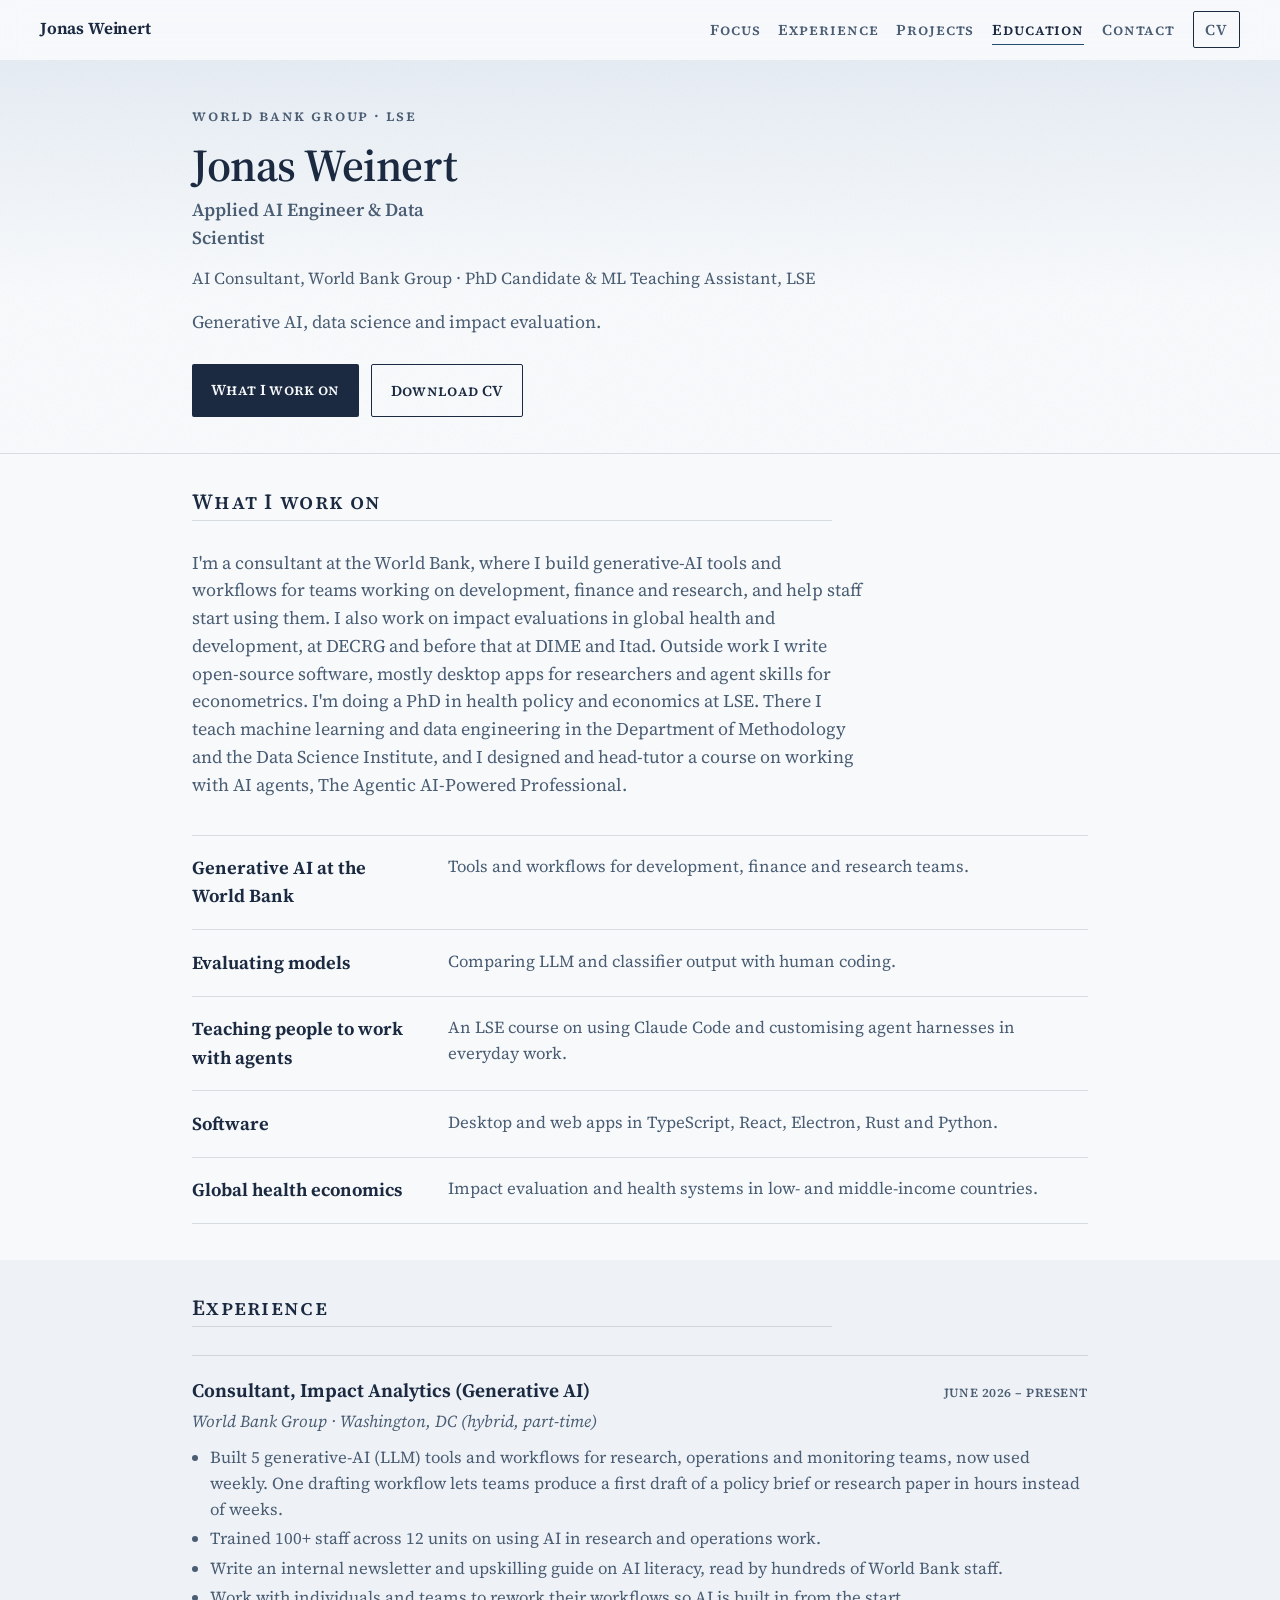
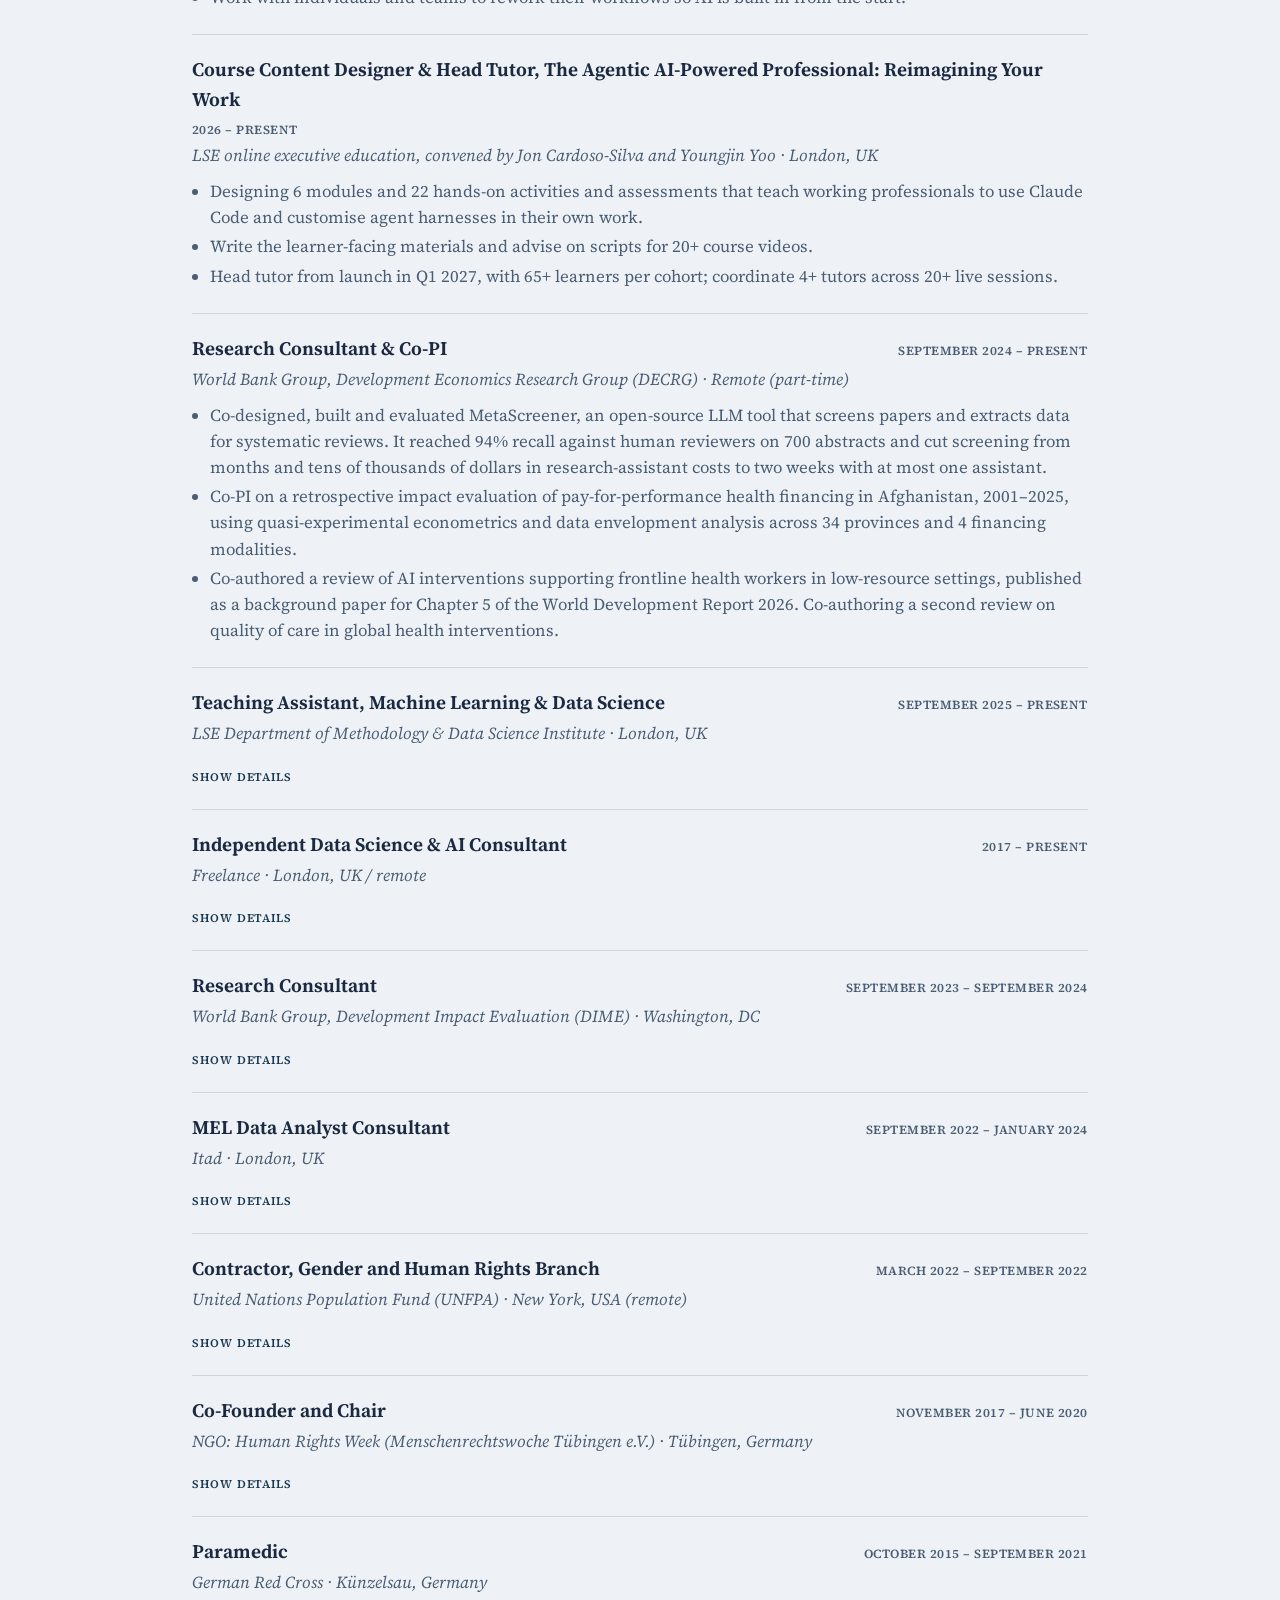
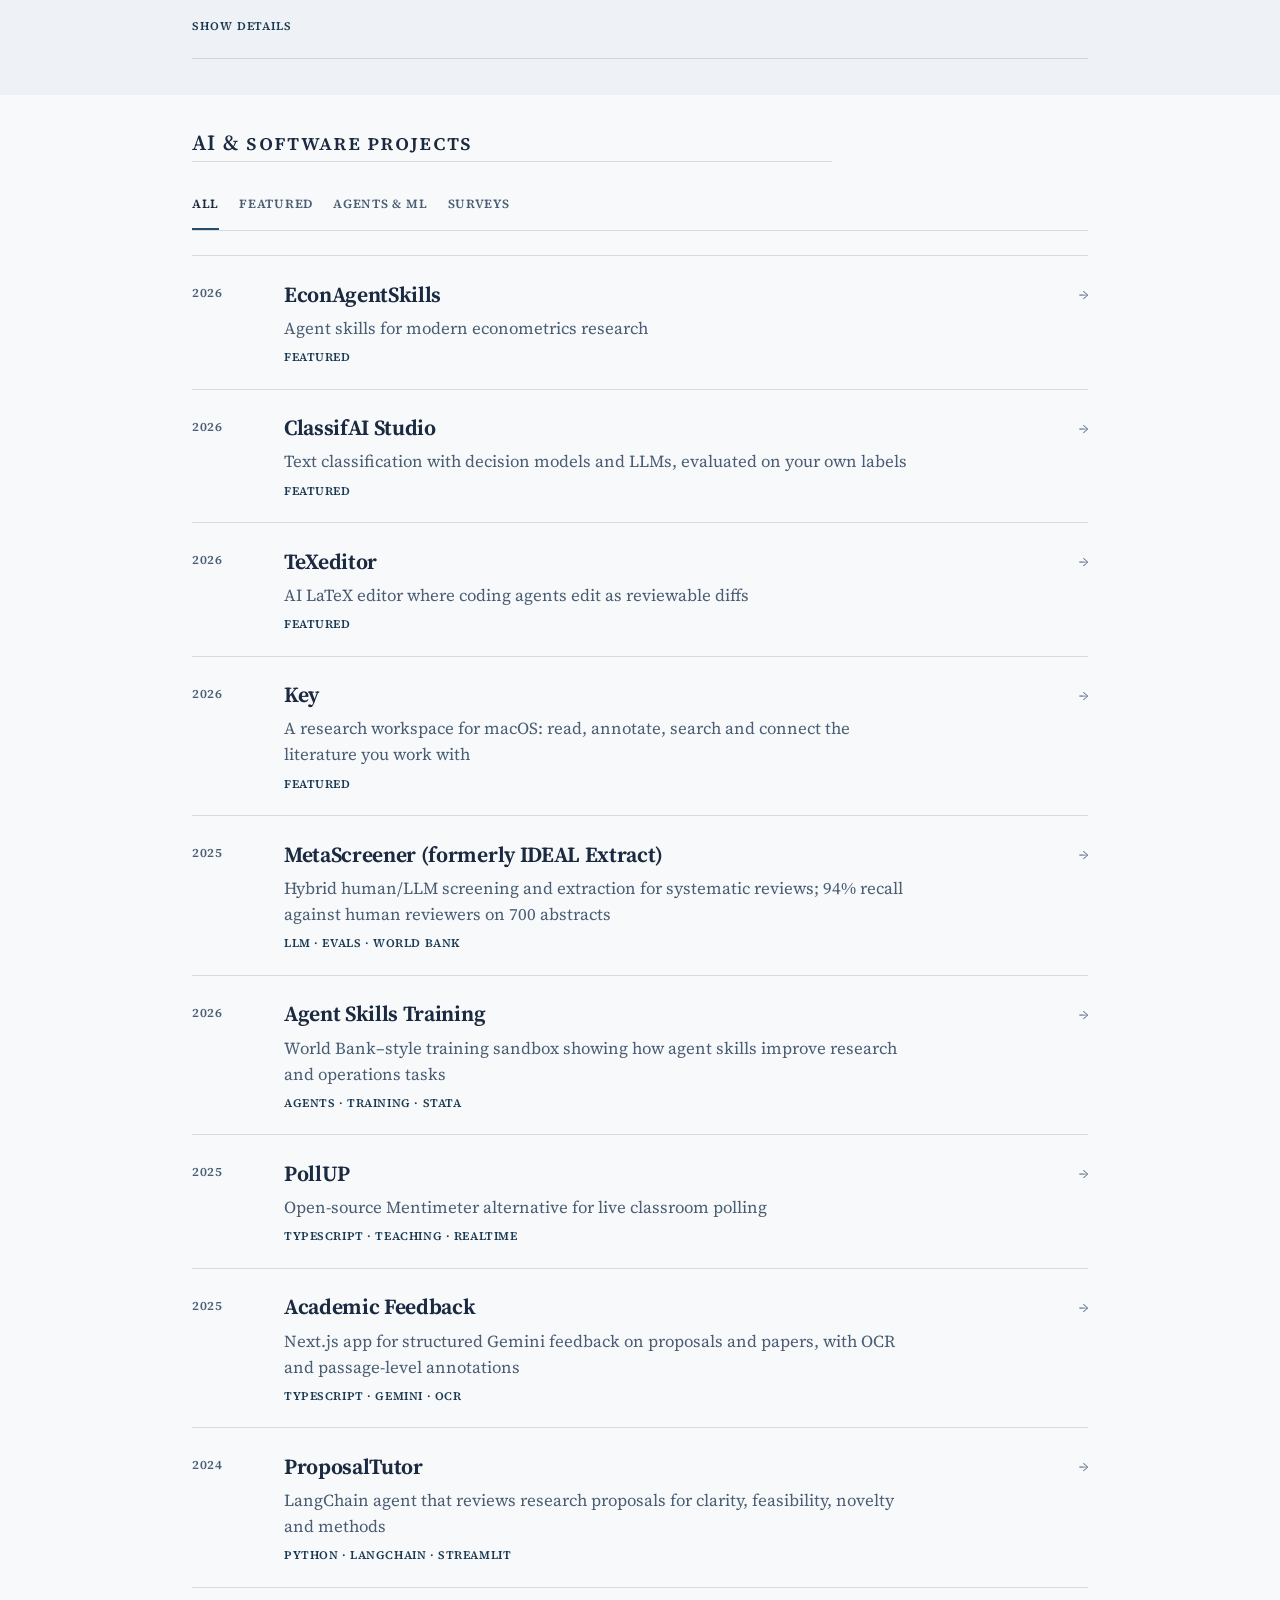
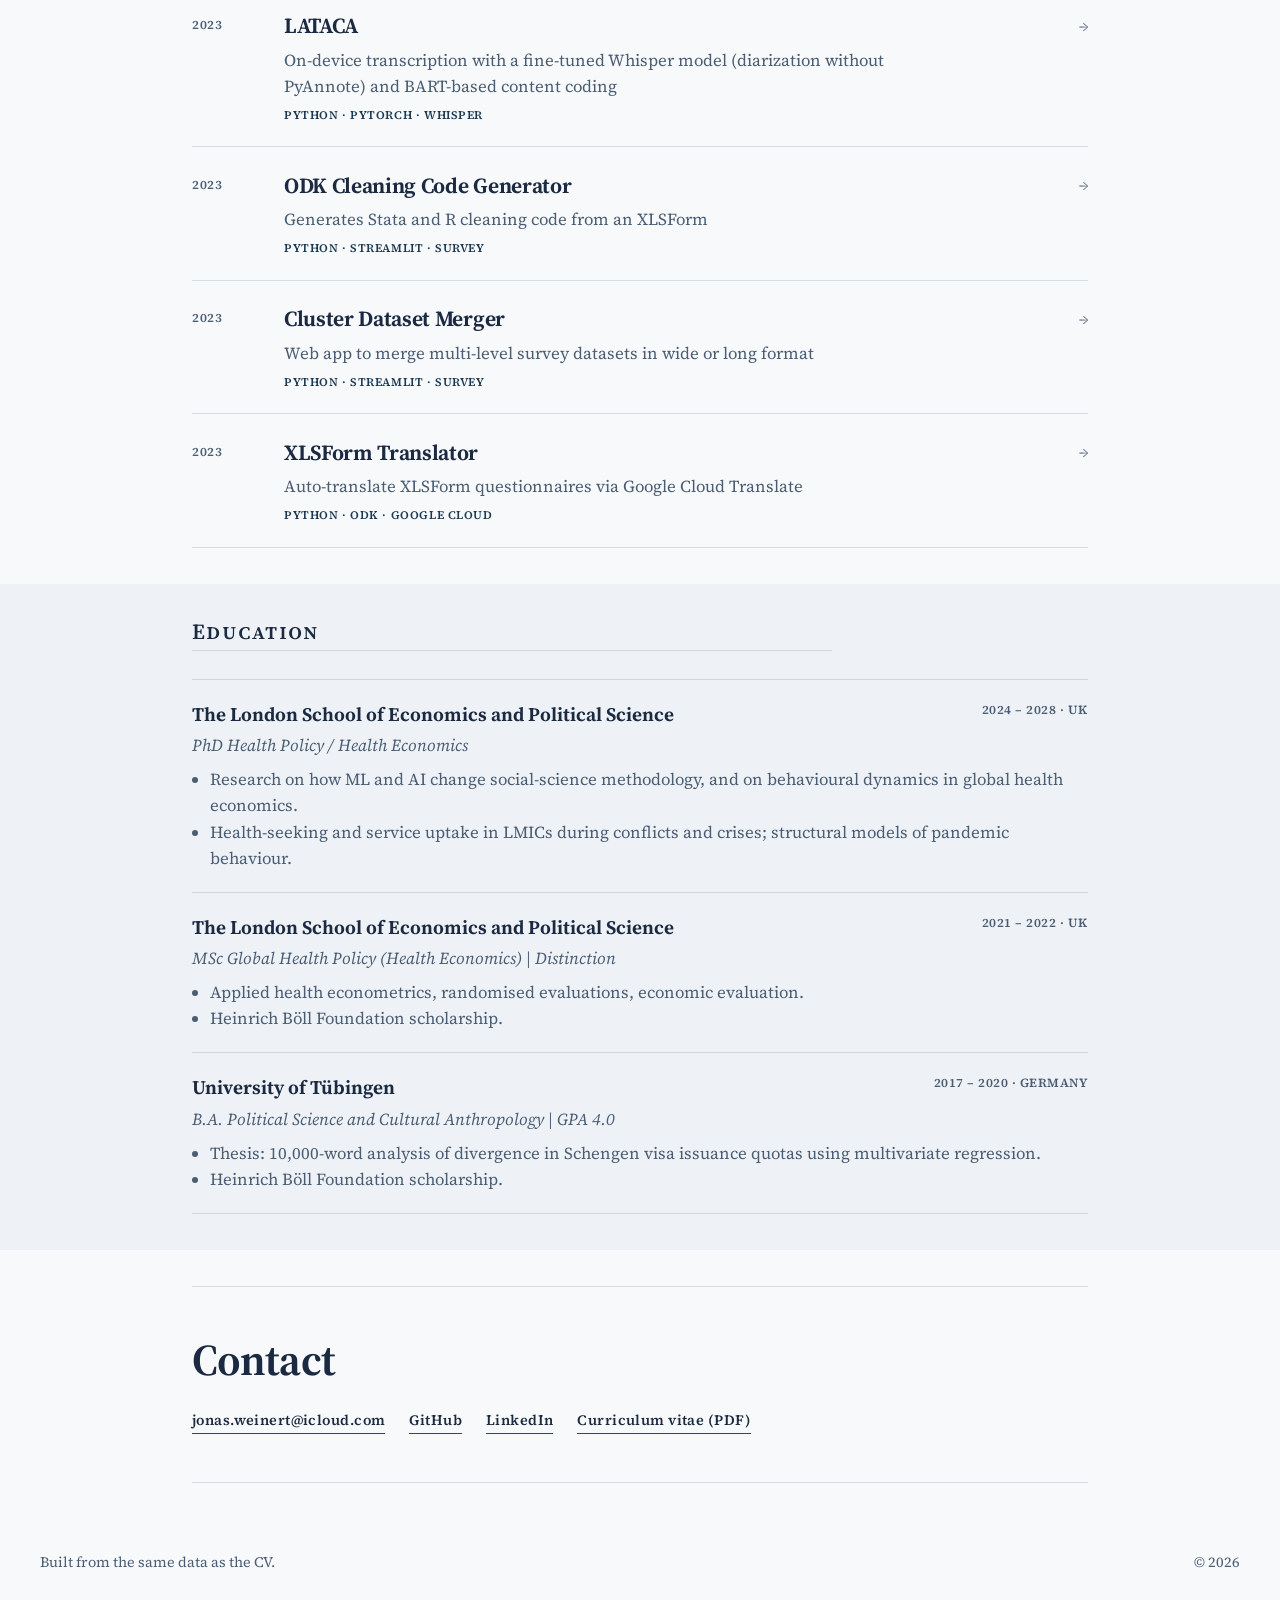
==== index.html @ b61fd877 "Deploy site from JonasWeinert/jonasweinert JonasWeinert/jonasweinert@53015988127359e3d76863dede82942" ====
<!DOCTYPE html>
<html lang="en" data-theme="campus">
  <head>
    <meta charset="UTF-8" />
    <meta name="viewport" content="width=device-width, initial-scale=1" />
    <meta
      name="description"
      content="Jonas Weinert, applied AI engineer and data scientist at the World Bank and LSE."
    />
    <title>Jonas Weinert</title>
    <link rel="preconnect" href="https://fonts.googleapis.com" />
    <link rel="preconnect" href="https://fonts.gstatic.com" crossorigin />
    <link
      href="https://fonts.googleapis.com/css2?family=Fraunces:opsz,wght@9..144,500;9..144,650;9..144,700&family=IBM+Plex+Mono:wght@400;500;600&family=Libre+Baskerville:ital,wght@0,400;0,700;1,400&family=Source+Serif+4:opsz,ital,wght@8..60,0,400;8..60,0,600;8..60,1,400&family=Syne:wght@500;600;700&display=swap"
      rel="stylesheet"
    />
    <script>
      (function () {
        try {
          var allowed = ["modern","classic","ledger","archive","fieldnote","journal","lab","campus"];
          var t = "campus";
          if (false) {
            t = new URLSearchParams(location.search).get("theme") || localStorage.getItem("cv-theme") || t;
            if (allowed.indexOf(t) === -1) t = "campus";
          }
          document.documentElement.setAttribute("data-theme", t);
        } catch (e) {}
      })();
    </script>
    <script type="module" crossorigin src="./assets/index-B_qfvCSe.js"></script>
    <link rel="stylesheet" crossorigin href="./assets/index-CEG1si9P.css">
  </head>
  <body>
    <a class="skip" href="#main">Skip to content</a>

    <header class="nav" data-nav>
      <a class="nav-brand" href="#top" data-name>Jonas Weinert</a>
      <button class="nav-toggle" type="button" aria-expanded="false" aria-controls="nav-menu" data-nav-toggle>
        Menu
      </button>
      <nav id="nav-menu" class="nav-links" data-nav-menu>
        <a href="#research" data-nav-research>Research</a>
        <a href="#experience" data-nav-experience>Experience</a>
        <a href="#projects" data-nav-projects>Projects</a>
        <a href="#education" data-nav-education>Education</a>
        <a href="#contact" data-nav-contact>Contact</a>
        <a class="nav-cv" href="./Weinert_CV.pdf" download data-nav-cv>CV</a>
      </nav>
    </header>

    <main id="main">
      <section class="hero" id="top" data-hero>
        <div class="hero-atmosphere" aria-hidden="true"></div>
        <div class="hero-inner">
          <p class="hero-kicker" data-reveal data-kicker></p>
          <h1 class="hero-name" data-reveal>
            <span data-hero-name>Jonas Weinert</span>
          </h1>
          <p class="hero-role" data-reveal data-role></p>
          <p class="hero-affiliation" data-reveal data-affiliation></p>
          <p class="hero-tagline" data-reveal data-tagline></p>
          <div class="hero-actions" data-reveal>
            <a class="btn btn-primary" href="#research" data-cta-primary>Explore research</a>
            <a class="btn btn-ghost" href="./Weinert_CV.pdf" download data-cta-secondary>Download CV</a>
          </div>
          <p class="hero-contact-line" data-reveal data-hero-contact></p>
        </div>
        <button class="hero-scroll" type="button" data-scroll-next aria-label="Scroll to research">
          <span>Scroll</span>
        </button>
      </section>

      <section class="section" id="research">
        <div class="section-inner">
          <header class="section-head" data-reveal>
            <p class="eyebrow" data-copy-research-eyebrow>Research</p>
            <h2 data-copy-research-title>Questions that travel from field to method</h2>
          </header>
          <p class="lead" data-reveal data-about></p>
          <div class="focus-grid" data-focus></div>
        </div>
      </section>

      <section class="section section-alt" id="experience">
        <div class="section-inner">
          <header class="section-head" data-reveal>
            <p class="eyebrow" data-copy-experience-eyebrow>Experience</p>
            <h2 data-copy-experience-title>Where the work happens</h2>
          </header>
          <div class="timeline" data-experience></div>
        </div>
      </section>

      <section class="section" id="projects">
        <div class="section-inner">
          <header class="section-head" data-reveal>
            <p class="eyebrow" data-copy-projects-eyebrow>Projects</p>
            <h2 data-copy-projects-title>Tools for credible research</h2>
          </header>
          <div class="project-filters" data-filters role="tablist" aria-label="Filter projects">
            <button type="button" class="filter is-active" data-filter="all" role="tab" aria-selected="true">All</button>
            <button type="button" class="filter" data-filter="featured" role="tab" aria-selected="false">Featured</button>
            <button type="button" class="filter" data-filter="agents" role="tab" aria-selected="false">Agents &amp; ML</button>
            <button type="button" class="filter" data-filter="survey" role="tab" aria-selected="false">Surveys</button>
          </div>
          <div class="project-list" data-projects></div>
        </div>
      </section>

      <section class="section section-alt" id="education">
        <div class="section-inner">
          <header class="section-head" data-reveal>
            <p class="eyebrow" data-copy-education-eyebrow>Education</p>
            <h2 data-copy-education-title>Training</h2>
          </header>
          <div class="edu-list" data-education></div>
        </div>
      </section>

      <section class="section" id="contact">
        <div class="section-inner contact-panel" data-reveal>
          <p class="eyebrow" data-copy-contact-eyebrow>Contact</p>
          <h2 data-copy-contact-title>Let’s talk evidence, methods, or tooling</h2>
          <div class="contact-links" data-contact></div>
        </div>
      </section>
    </main>

    <footer class="site-footer">
      <p data-footer-note>Built from the same YAML that generates the CV.</p>
      <div class="theme-switch" data-theme-switch hidden>
        <label class="theme-switch-label" for="theme-select">Theme</label>
        <select id="theme-select" data-theme-select aria-label="Site theme"></select>
      </div>
      <p data-year></p>
    </footer>

  </body>
</html>
---- assets/index-CEG1si9P.css ----
:root{--ink: #0e2a32;--ink-soft: #2a4550;--mist: #d9e4e8;--paper: #eef3f5;--paper-deep: #e2eaee;--accent: #1f6b5c;--accent-deep: #164f44;--line: rgba(14, 42, 50, .14);--glow: rgba(31, 107, 92, .12);--display: "Fraunces", "Source Serif 4", Georgia, serif;--serif: "Source Serif 4", Georgia, serif;--ui: "Syne", "Source Serif 4", system-ui, sans-serif;--max: 72rem;--nav-h: 3.75rem;--ease: cubic-bezier(.22, 1, .36, 1)}*,*:before,*:after{box-sizing:border-box}html{scroll-behavior:smooth;scroll-padding-top:calc(var(--nav-h) + .75rem)}@media(prefers-reduced-motion:reduce){html{scroll-behavior:auto}*,*:before,*:after{animation:none!important;transition:none!important}}body{margin:0;color:var(--ink);background:var(--paper);font-family:var(--serif);font-size:1.05rem;line-height:1.55;-webkit-font-smoothing:antialiased}img{max-width:100%}a{color:var(--accent-deep);text-underline-offset:.18em}a:hover{color:var(--accent)}:focus-visible{outline:2px solid var(--accent);outline-offset:3px}.skip{position:absolute;left:1rem;top:-4rem;z-index:100;background:var(--ink);color:var(--paper);padding:.6rem 1rem;text-decoration:none}.skip:focus{top:1rem}.nav{position:sticky;top:0;z-index:50;display:flex;align-items:center;justify-content:space-between;gap:1rem;min-height:var(--nav-h);padding:.65rem clamp(1rem,4vw,2.5rem);background:color-mix(in srgb,var(--paper) 86%,transparent);-webkit-backdrop-filter:blur(12px);backdrop-filter:blur(12px);border-bottom:1px solid transparent;transition:border-color .3s var(--ease),background .3s var(--ease)}.nav.is-scrolled{border-bottom-color:var(--line);background:color-mix(in srgb,var(--paper) 92%,transparent)}.nav-brand{font-family:var(--display);font-weight:650;font-size:1.05rem;color:var(--ink);text-decoration:none;letter-spacing:-.01em}.nav-links{display:flex;flex-wrap:wrap;align-items:center;gap:.15rem 1.1rem}.nav-links a{font-family:var(--ui);font-size:.78rem;font-weight:600;letter-spacing:.04em;text-transform:uppercase;text-decoration:none;color:var(--ink-soft);padding:.35rem 0;position:relative}.nav-links a:after{content:"";position:absolute;left:0;bottom:.1rem;width:100%;height:1.5px;background:var(--accent);transform:scaleX(0);transform-origin:left;transition:transform .35s var(--ease)}.nav-links a:hover,.nav-links a.is-active{color:var(--ink)}.nav-links a:hover:after,.nav-links a.is-active:after{transform:scaleX(1)}.nav-cv{border:1px solid var(--ink);padding:.35rem .7rem!important;border-radius:2px}.nav-cv:after{display:none!important}.nav-toggle{display:none;font-family:var(--ui);font-size:.78rem;font-weight:600;letter-spacing:.04em;text-transform:uppercase;background:transparent;border:1px solid var(--line);color:var(--ink);padding:.4rem .7rem;cursor:pointer}@media(max-width:800px){.nav-toggle{display:inline-flex}.nav-links{display:none;position:absolute;top:100%;left:0;right:0;flex-direction:column;align-items:stretch;gap:0;padding:.5rem 1rem 1rem;background:var(--paper);border-bottom:1px solid var(--line)}.nav.is-open .nav-links{display:flex}.nav-links a{padding:.75rem 0;border-bottom:1px solid var(--line)}}.hero{position:relative;min-height:calc(100svh - var(--nav-h));display:grid;align-items:end;overflow:clip;isolation:isolate}.hero-atmosphere{position:absolute;top:0;right:0;bottom:0;left:0;z-index:-1;background:radial-gradient(ellipse 80% 60% at 15% 20%,rgba(31,107,92,.22),transparent 55%),radial-gradient(ellipse 70% 50% at 85% 15%,rgba(42,69,80,.18),transparent 50%),radial-gradient(ellipse 90% 70% at 50% 100%,rgba(217,228,232,.95),transparent 60%),linear-gradient(165deg,#c5d5da 0%,var(--paper) 42%,#f3f6f7 100%);transform:scale(1.02);animation:atmosphere-drift 18s ease-in-out infinite alternate}.hero-atmosphere:after{content:"";position:absolute;top:0;right:0;bottom:0;left:0;background-image:url("data:image/svg+xml,%3Csvg viewBox='0 0 200 200' xmlns='http://www.w3.org/2000/svg'%3E%3Cfilter id='n'%3E%3CfeTurbulence type='fractalNoise' baseFrequency='0.85' numOctaves='4' stitchTiles='stitch'/%3E%3C/filter%3E%3Crect width='100%25' height='100%25' filter='url(%23n)' opacity='0.045'/%3E%3C/svg%3E");opacity:.55;pointer-events:none}@keyframes atmosphere-drift{0%{transform:scale(1.02) translateZ(0)}to{transform:scale(1.06) translate3d(-1.5%,1%,0)}}.hero-inner{width:min(var(--max),calc(100% - 2rem));margin:0 auto;padding:clamp(3rem,12vh,7rem) 0 clamp(5rem,14vh,8rem)}.hero-kicker{font-family:var(--ui);font-size:.78rem;font-weight:600;letter-spacing:.12em;text-transform:uppercase;color:var(--ink-soft);margin:0 0 1rem}.hero-name{font-family:var(--display);font-optical-sizing:auto;font-weight:700;font-size:clamp(3.2rem,12vw,7.2rem);line-height:.95;letter-spacing:-.03em;margin:0 0 .55rem;color:var(--ink);max-width:12ch}.hero-role{font-family:var(--display);font-weight:500;font-size:clamp(1.15rem,2.4vw,1.55rem);margin:0 0 .85rem;color:var(--ink-soft);max-width:28ch}.hero-tagline{margin:0 0 1.75rem;max-width:34rem;font-size:1.12rem;color:var(--ink-soft)}.hero-actions{display:flex;flex-wrap:wrap;gap:.75rem}.btn{font-family:var(--ui);font-size:.82rem;font-weight:600;letter-spacing:.04em;text-transform:uppercase;text-decoration:none;padding:.85rem 1.2rem;border-radius:2px;transition:transform .25s var(--ease),background .25s var(--ease),color .25s var(--ease)}.btn:hover{transform:translateY(-1px)}.btn-primary{background:var(--ink);color:var(--paper)}.btn-primary:hover{background:var(--accent-deep);color:var(--paper)}.btn-ghost{background:transparent;color:var(--ink);border:1px solid var(--ink)}.btn-ghost:hover{background:var(--ink);color:var(--paper)}.hero-scroll{position:absolute;left:clamp(1rem,4vw,2.5rem);bottom:1.5rem;display:inline-flex;align-items:center;gap:.5rem;background:none;border:none;font-family:var(--ui);font-size:.72rem;font-weight:600;letter-spacing:.14em;text-transform:uppercase;color:var(--ink-soft);cursor:pointer;padding:0}.hero-scroll:before{content:"";width:1px;height:2.5rem;background:var(--ink-soft);transform-origin:top;animation:scroll-line 2.2s var(--ease) infinite}@keyframes scroll-line{0%,to{transform:scaleY(.35);opacity:.4}50%{transform:scaleY(1);opacity:1}}.section{padding:clamp(3.5rem,9vw,6.5rem) 0}.section-alt{background:linear-gradient(180deg,color-mix(in srgb,var(--mist) 55%,var(--paper)),var(--paper-deep))}.section-inner{width:min(var(--max),calc(100% - 2rem));margin:0 auto}.section-head{margin-bottom:1.75rem;max-width:40rem}.eyebrow{font-family:var(--ui);font-size:.72rem;font-weight:600;letter-spacing:.14em;text-transform:uppercase;color:var(--accent);margin:0 0 .55rem}.section-head h2,.contact-panel h2{font-family:var(--display);font-weight:650;font-size:clamp(1.85rem,4vw,2.75rem);line-height:1.12;letter-spacing:-.02em;margin:0}.lead{max-width:42rem;margin:0 0 2.25rem;font-size:1.12rem;color:var(--ink-soft)}.focus-grid{display:grid;gap:0;border-top:1px solid var(--line)}.focus-item{display:grid;grid-template-columns:minmax(8rem,14rem) 1fr;gap:1rem 2rem;padding:1.15rem 0;border-bottom:1px solid var(--line);transition:background .3s var(--ease),padding-left .35s var(--ease)}.focus-item:hover{background:color-mix(in srgb,var(--glow) 65%,transparent);padding-left:.5rem}.focus-item h3{font-family:var(--display);font-size:1.15rem;font-weight:650;margin:0}.focus-item p{margin:0;color:var(--ink-soft)}@media(max-width:640px){.focus-item{grid-template-columns:1fr;gap:.35rem}}.timeline{display:flex;flex-direction:column;gap:0}.exp-item{border-top:1px solid var(--line);padding:1.25rem 0}.exp-item:last-child{border-bottom:1px solid var(--line)}.exp-top{display:flex;flex-wrap:wrap;justify-content:space-between;gap:.35rem 1.5rem;align-items:baseline}.exp-title{font-family:var(--display);font-weight:650;font-size:1.2rem;margin:0}.exp-when{font-family:var(--ui);font-size:.78rem;font-weight:600;letter-spacing:.04em;text-transform:uppercase;color:var(--ink-soft);white-space:nowrap}.exp-org{margin:.2rem 0 .65rem;font-style:italic;color:var(--ink-soft)}.exp-item ul{margin:0;padding:0 0 0 1.1rem}.exp-item li{margin:.2rem 0;color:var(--ink-soft)}.exp-item.is-collapsed .exp-details{display:none}.exp-toggle{font-family:var(--ui);font-size:.72rem;font-weight:600;letter-spacing:.08em;text-transform:uppercase;background:none;border:none;color:var(--accent-deep);cursor:pointer;padding:.35rem 0 0;margin-top:.35rem}.project-filters{display:flex;flex-wrap:wrap;gap:.35rem 1.25rem;margin-bottom:1.5rem;border-bottom:1px solid var(--line);padding-bottom:.75rem}.filter{font-family:var(--ui);font-size:.78rem;font-weight:600;letter-spacing:.06em;text-transform:uppercase;background:none;border:none;color:var(--ink-soft);cursor:pointer;padding:.35rem 0;position:relative}.filter.is-active{color:var(--ink)}.filter.is-active:after{content:"";position:absolute;left:0;right:0;bottom:-.75rem;height:2px;background:var(--accent)}.project-list{display:flex;flex-direction:column}.project{display:grid;grid-template-columns:4.5rem 1fr auto;gap:.75rem 1.25rem;padding:1.35rem 0;border-top:1px solid var(--line);text-decoration:none;color:inherit;transition:background .3s var(--ease),transform .35s var(--ease);align-items:start}.project:last-child{border-bottom:1px solid var(--line)}.project:hover{background:color-mix(in srgb,var(--glow) 70%,transparent);transform:translate(4px)}.project-year{font-family:var(--ui);font-size:.78rem;font-weight:600;letter-spacing:.06em;color:var(--ink-soft);padding-top:.35rem}.project-body h3{font-family:var(--display);font-size:1.35rem;font-weight:650;margin:0 0 .3rem;letter-spacing:-.015em}.project-body p{margin:0;color:var(--ink-soft);max-width:40rem}.project-meta{margin-top:.45rem;font-family:var(--ui);font-size:.72rem;font-weight:600;letter-spacing:.05em;text-transform:uppercase;color:var(--accent-deep)}.project-arrow{font-family:var(--ui);font-size:.85rem;color:var(--ink-soft);padding-top:.4rem;transition:transform .3s var(--ease),color .3s var(--ease)}.project:hover .project-arrow{transform:translate(4px);color:var(--accent)}.project.is-hidden{display:none}@media(max-width:640px){.project{grid-template-columns:3.25rem 1fr}.project-arrow{display:none}}.edu-list{display:flex;flex-direction:column}.edu-item{padding:1.25rem 0;border-top:1px solid var(--line)}.edu-item:last-child{border-bottom:1px solid var(--line)}.edu-top{display:flex;flex-wrap:wrap;justify-content:space-between;gap:.35rem 1rem}.edu-item h3{font-family:var(--display);font-size:1.2rem;font-weight:650;margin:0}.edu-when{font-family:var(--ui);font-size:.78rem;font-weight:600;letter-spacing:.04em;text-transform:uppercase;color:var(--ink-soft)}.edu-degree{margin:.25rem 0 .5rem;font-style:italic;color:var(--ink-soft)}.edu-item ul{margin:0;padding-left:1.1rem;color:var(--ink-soft)}.contact-panel{padding:clamp(2rem,5vw,3rem) 0;border-top:1px solid var(--line);border-bottom:1px solid var(--line)}.contact-links{display:flex;flex-wrap:wrap;gap:.75rem 1.5rem;margin-top:1.5rem}.contact-links a{font-family:var(--ui);font-size:.9rem;font-weight:600;letter-spacing:.03em;text-decoration:none;color:var(--ink);border-bottom:1.5px solid var(--accent);padding-bottom:.15rem}.contact-links a:hover{color:var(--accent-deep)}.site-footer{padding:2rem clamp(1rem,4vw,2.5rem) 3rem;display:flex;flex-wrap:wrap;justify-content:space-between;gap:.5rem 1.5rem;font-size:.9rem;color:var(--ink-soft)}.site-footer p{margin:0}[data-reveal]{opacity:0;transform:translateY(1.1rem);transition:opacity .7s var(--ease),transform .7s var(--ease)}[data-reveal].is-in{opacity:1;transform:none}.hero [data-reveal]:nth-child(1){transition-delay:.05s}.hero [data-reveal]:nth-child(2){transition-delay:.15s}.hero [data-reveal]:nth-child(3){transition-delay:.25s}.hero [data-reveal]:nth-child(4){transition-delay:.35s}.hero [data-reveal]:nth-child(5){transition-delay:.45s}html[data-theme=classic]{--ink: #1a1a1a;--ink-soft: #444;--mist: #f0f0f0;--paper: #fafaf8;--paper-deep: #f3f3f0;--accent: #1a1a1a;--accent-deep: #000;--line: rgba(0, 0, 0, .18);--glow: transparent;--display: "Libre Baskerville", "Times New Roman", Times, serif;--serif: "Libre Baskerville", "Times New Roman", Times, serif;--ui: "Libre Baskerville", "Times New Roman", Times, serif;--max: 44rem;--nav-h: 3rem}html[data-theme=classic] body{font-size:1rem;line-height:1.65}html[data-theme=classic] .nav{background:var(--paper);-webkit-backdrop-filter:none;backdrop-filter:none;border-bottom:1px solid var(--line);padding-top:.85rem;padding-bottom:.85rem}html[data-theme=classic] .nav-brand{font-weight:700;font-size:1rem}html[data-theme=classic] .nav-links a{font-size:.92rem;font-weight:400;letter-spacing:0;text-transform:none;font-variant:normal}html[data-theme=classic] .nav-links a:after{display:none}html[data-theme=classic] .nav-links a.is-active,html[data-theme=classic] .nav-links a:hover{text-decoration:underline;text-underline-offset:.2em}html[data-theme=classic] .nav-cv{border:none;padding:.35rem 0!important;text-decoration:underline;text-underline-offset:.2em}html[data-theme=classic] .hero{min-height:0;align-items:start;border-bottom:1px solid var(--line)}html[data-theme=classic] .hero-atmosphere{display:none}html[data-theme=classic] .hero-inner{padding:2.25rem 0 2rem}html[data-theme=classic] .hero-kicker{font-size:.95rem;font-weight:400;letter-spacing:0;text-transform:none;color:var(--ink-soft);margin-bottom:.65rem}html[data-theme=classic] .hero-name{font-size:clamp(1.85rem,4vw,2.35rem);font-weight:700;letter-spacing:0;line-height:1.25;max-width:none;margin-bottom:.35rem}html[data-theme=classic] .hero-role{font-family:var(--serif);font-size:1.05rem;font-weight:400;font-style:italic;color:var(--ink);margin-bottom:.35rem;max-width:none}html[data-theme=classic] .hero-affiliation{display:block;margin:0 0 .75rem;color:var(--ink-soft);font-size:.98rem}html[data-theme=classic] .hero-tagline{font-size:1rem;margin-bottom:1rem;max-width:38rem}html[data-theme=classic] .hero-actions,html[data-theme=classic] .hero-scroll{display:none}html[data-theme=classic] .hero-contact-line{display:block;margin:0;font-size:.95rem}html[data-theme=classic] .hero-contact-line a{color:var(--ink);margin-right:.85rem}html[data-theme=classic] .section{padding:2rem 0}html[data-theme=classic] .section-alt{background:transparent}html[data-theme=classic] .eyebrow:empty,html[data-theme=classic] .eyebrow:blank{display:none}html[data-theme=classic] .eyebrow{display:none}html[data-theme=classic] .section-head{margin-bottom:1rem}html[data-theme=classic] .section-head h2,html[data-theme=classic] .contact-panel h2{font-size:1.25rem;font-weight:700;letter-spacing:0;border-bottom:1px solid var(--ink);padding-bottom:.25rem;display:inline-block;width:100%}html[data-theme=classic] .lead{font-size:1rem;margin-bottom:1.25rem}html[data-theme=classic] .focus-item{grid-template-columns:1fr;gap:.15rem;padding:.65rem 0}html[data-theme=classic] .focus-item:hover{background:transparent;padding-left:0}html[data-theme=classic] .focus-item h3{font-size:1rem;font-weight:700}html[data-theme=classic] .focus-item h3:before{content:"• "}html[data-theme=classic] .focus-item p{padding-left:.85rem;font-size:.98rem}html[data-theme=classic] .exp-title,html[data-theme=classic] .edu-item h3,html[data-theme=classic] .project-body h3{font-size:1.05rem;font-weight:700}html[data-theme=classic] .exp-when,html[data-theme=classic] .edu-when,html[data-theme=classic] .project-year{font-size:.9rem;font-weight:400;letter-spacing:0;text-transform:none;font-variant-numeric:tabular-nums}html[data-theme=classic] .project{grid-template-columns:3.5rem 1fr;padding:.85rem 0}html[data-theme=classic] .project:hover{background:transparent;transform:none}html[data-theme=classic] .project-arrow{display:none}html[data-theme=classic] .project-meta{font-size:.85rem;font-weight:400;letter-spacing:0;text-transform:none;font-style:italic;color:var(--ink-soft)}html[data-theme=classic] .project-filters{gap:.75rem;margin-bottom:.75rem}html[data-theme=classic] .filter{font-size:.9rem;font-weight:400;letter-spacing:0;text-transform:none}html[data-theme=classic] .filter.is-active:after{bottom:-.75rem;height:1px;background:var(--ink)}html[data-theme=classic] .contact-panel{padding:1.5rem 0}html[data-theme=classic] .contact-links a{font-weight:400;letter-spacing:0;border-bottom-width:1px}html[data-theme=classic] .site-footer{font-size:.85rem;border-top:1px solid var(--line);margin-top:1rem}html[data-theme=classic] [data-reveal]{opacity:1;transform:none;transition:none}.theme-switch{display:flex;align-items:center;gap:.5rem;flex-wrap:wrap}.theme-switch[hidden]{display:none}.theme-switch-label{font-size:.8rem;color:var(--ink-soft);margin-right:.15rem}.theme-switch button{font:inherit;font-size:.8rem;background:transparent;border:1px solid var(--line);color:var(--ink-soft);padding:.25rem .55rem;cursor:pointer;border-radius:2px}.theme-switch button.is-active{color:var(--ink);border-color:var(--ink)}html[data-theme=classic] .theme-switch button{border-radius:0;font-size:.85rem}html[data-theme=modern] .hero-affiliation,html[data-theme=modern] .hero-contact-line,html[data-theme=ledger] .hero-scroll,html[data-theme=archive] .hero-scroll,html[data-theme=journal] .hero-scroll,html[data-theme=campus] .hero-scroll,html[data-theme=lab] .hero-scroll{display:none}html[data-theme=ledger]{--ink: #111;--ink-soft: #555;--mist: #ececec;--paper: #fff;--paper-deep: #f7f7f7;--accent: #111;--accent-deep: #000;--line: rgba(0, 0, 0, .22);--glow: transparent;--display: "Libre Baskerville", "Times New Roman", Times, serif;--serif: "Libre Baskerville", "Times New Roman", Times, serif;--ui: "IBM Plex Mono", ui-monospace, monospace;--max: 40rem;--nav-h: 0}html[data-theme=ledger] body{display:grid;grid-template-columns:minmax(11rem,14rem) 1fr;grid-template-rows:auto 1fr auto;min-height:100vh;font-size:.98rem;line-height:1.55}html[data-theme=ledger] .nav{position:sticky;top:0;grid-column:1;grid-row:1 / 3;flex-direction:column;align-items:flex-start;justify-content:flex-start;gap:1.5rem;height:100vh;padding:1.5rem 1rem 1.5rem 1.25rem;border-right:1px solid var(--line);border-bottom:none;background:var(--paper);-webkit-backdrop-filter:none;backdrop-filter:none}html[data-theme=ledger] .nav-brand{font-size:.95rem;font-weight:700;writing-mode:horizontal-tb}html[data-theme=ledger] .nav-toggle{display:none}html[data-theme=ledger] .nav-links{display:flex;flex-direction:column;align-items:flex-start;gap:.55rem}html[data-theme=ledger] .nav-links a{font-family:var(--ui);font-size:.72rem;font-weight:500;letter-spacing:.02em;text-transform:none;color:var(--ink-soft)}html[data-theme=ledger] .nav-links a:after{display:none}html[data-theme=ledger] .nav-links a.is-active{color:var(--ink);text-decoration:underline;text-underline-offset:.2em}html[data-theme=ledger] .nav-cv{border:none;padding:0!important;margin-top:.75rem;text-decoration:underline}html[data-theme=ledger] main{grid-column:2;grid-row:1}html[data-theme=ledger] .site-footer{grid-column:2;grid-row:2;border-top:1px solid var(--line)}html[data-theme=ledger] .hero{min-height:0;border-bottom:1px solid var(--line)}html[data-theme=ledger] .hero-atmosphere{display:none}html[data-theme=ledger] .hero-inner{padding:2rem 0 1.5rem;width:min(var(--max),calc(100% - 2.5rem));margin-left:1.5rem}html[data-theme=ledger] .hero-kicker,html[data-theme=ledger] .exp-when,html[data-theme=ledger] .edu-when,html[data-theme=ledger] .project-year,html[data-theme=ledger] .filter,html[data-theme=ledger] .eyebrow{font-family:var(--ui);font-size:.72rem;letter-spacing:.02em;text-transform:none;font-weight:500}html[data-theme=ledger] .hero-name{font-size:1.75rem;letter-spacing:0;max-width:none;margin-bottom:.35rem}html[data-theme=ledger] .hero-role{font-size:1rem;font-style:italic;font-weight:400}html[data-theme=ledger] .hero-affiliation{display:block;font-size:.9rem;margin:.25rem 0 .75rem}html[data-theme=ledger] .hero-actions{display:none}html[data-theme=ledger] .hero-contact-line{display:block;font-family:var(--ui);font-size:.72rem}html[data-theme=ledger] .hero-contact-line a{margin-right:.75rem;color:var(--ink)}html[data-theme=ledger] .section{padding:1.5rem 0}html[data-theme=ledger] .section-alt{background:transparent}html[data-theme=ledger] .section-inner{width:min(var(--max),calc(100% - 2.5rem));margin-left:1.5rem;margin-right:auto}html[data-theme=ledger] .eyebrow{display:none}html[data-theme=ledger] .section-head h2{font-size:1.05rem;border-bottom:1px solid var(--ink);padding-bottom:.2rem;width:100%;letter-spacing:0}html[data-theme=ledger] .project:hover,html[data-theme=ledger] .focus-item:hover{background:transparent;transform:none;padding-left:0}html[data-theme=ledger] .project-arrow{display:none}html[data-theme=ledger] [data-reveal]{opacity:1;transform:none;transition:none}@media(max-width:800px){html[data-theme=ledger] body{display:block}html[data-theme=ledger] .nav{position:sticky;height:auto;flex-direction:row;border-right:none;border-bottom:1px solid var(--line)}html[data-theme=ledger] .nav-toggle{display:inline-flex}html[data-theme=ledger] .nav-links{display:none}html[data-theme=ledger] .nav.is-open .nav-links{display:flex;flex-direction:column}}html[data-theme=archive]{--ink: #2c241b;--ink-soft: #5c5348;--mist: #e6e0d6;--paper: #f3efe8;--paper-deep: #ebe5db;--accent: #6b4f2c;--accent-deep: #4a361c;--line: rgba(44, 36, 27, .16);--glow: rgba(107, 79, 44, .08);--display: "Fraunces", Georgia, serif;--serif: "Source Serif 4", Georgia, serif;--ui: "IBM Plex Mono", ui-monospace, monospace;--max: 46rem}html[data-theme=archive] .hero{min-height:0}html[data-theme=archive] .hero-atmosphere{background:radial-gradient(ellipse 70% 50% at 20% 0%,rgba(107,79,44,.12),transparent 55%),linear-gradient(180deg,#e8e1d5,var(--paper) 55%);animation:none}html[data-theme=archive] .hero-inner{padding:2.5rem 0 2rem}html[data-theme=archive] .hero-name{font-size:clamp(2.2rem,6vw,3.4rem);max-width:none}html[data-theme=archive] .hero-actions .btn-primary{background:var(--accent-deep)}html[data-theme=archive] .eyebrow{font-family:var(--ui);font-size:.7rem;letter-spacing:.16em}html[data-theme=archive] .section-head h2{font-size:clamp(1.4rem,3vw,1.85rem)}html[data-theme=archive] .exp-when,html[data-theme=archive] .project-year,html[data-theme=archive] .edu-when{font-family:var(--ui);font-size:.72rem;letter-spacing:.04em;text-transform:none}html[data-theme=archive] .hero-affiliation{display:block;margin-bottom:.75rem}html[data-theme=archive] .section{padding:2.5rem 0}html[data-theme=fieldnote]{--ink: #14323a;--ink-soft: #3d5a63;--mist: #cfdfe3;--paper: #eef5f4;--paper-deep: #e3eeec;--accent: #1f6b5c;--accent-deep: #164f44;--line: rgba(20, 50, 58, .14);--glow: rgba(31, 107, 92, .1);--display: "Fraunces", Georgia, serif;--serif: "Source Serif 4", Georgia, serif;--ui: "Syne", system-ui, sans-serif;--max: 48rem}html[data-theme=fieldnote] .hero{min-height:min(70vh,34rem)}html[data-theme=fieldnote] .hero-atmosphere{background:radial-gradient(ellipse 90% 60% at 80% 20%,rgba(31,107,92,.18),transparent 50%),radial-gradient(ellipse 60% 40% at 10% 80%,rgba(20,50,58,.1),transparent 45%),linear-gradient(160deg,#d5e6e4,var(--paper) 50%,#f4f8f7)}html[data-theme=fieldnote] .hero-name{font-size:clamp(2.6rem,8vw,4.5rem)}html[data-theme=fieldnote] .focus-grid{counter-reset:note}html[data-theme=fieldnote] .focus-item{grid-template-columns:1fr;gap:.2rem}html[data-theme=fieldnote] .focus-item h3:before{counter-increment:note;content:counter(note) ". ";font-family:var(--ui);font-size:.85em;color:var(--accent)}html[data-theme=fieldnote] .timeline{border-left:2px solid color-mix(in srgb,var(--accent) 35%,transparent);padding-left:1.25rem;margin-left:.35rem}html[data-theme=fieldnote] .exp-item{border-top:none;position:relative;padding-top:.85rem;padding-bottom:.85rem}html[data-theme=fieldnote] .exp-item:before{content:"";position:absolute;left:-1.45rem;top:1.15rem;width:.55rem;height:.55rem;border-radius:50%;background:var(--accent);box-shadow:0 0 0 3px var(--paper)}html[data-theme=fieldnote] .exp-item:last-child{border-bottom:none}html[data-theme=fieldnote] .hero-affiliation{display:block}html[data-theme=journal]{--ink: #1c1c1c;--ink-soft: #4a4a4a;--mist: #ececec;--paper: #fff;--paper-deep: #f6f6f6;--accent: #1c1c1c;--accent-deep: #000;--line: rgba(0, 0, 0, .2);--glow: transparent;--display: "Libre Baskerville", "Times New Roman", Times, serif;--serif: "Libre Baskerville", "Times New Roman", Times, serif;--ui: "Libre Baskerville", "Times New Roman", Times, serif;--max: 38rem}html[data-theme=journal] body{font-size:1.05rem;line-height:1.7}html[data-theme=journal] .nav{background:#fff;-webkit-backdrop-filter:none;backdrop-filter:none;border-bottom:1px solid var(--line)}html[data-theme=journal] .nav-links a{text-transform:none;letter-spacing:0;font-size:.92rem;font-weight:400}html[data-theme=journal] .nav-links a:after{display:none}html[data-theme=journal] .nav-links a.is-active{text-decoration:underline}html[data-theme=journal] .nav-cv{border:none;text-decoration:underline;padding-inline:0!important}html[data-theme=journal] .hero{min-height:0;text-align:center}html[data-theme=journal] .hero-atmosphere{display:none}html[data-theme=journal] .hero-inner{padding:3rem 0 2rem;text-align:center}html[data-theme=journal] .hero-name{font-size:clamp(1.8rem,4vw,2.4rem);max-width:none;margin-inline:auto}html[data-theme=journal] .hero-role,html[data-theme=journal] .hero-tagline,html[data-theme=journal] .hero-kicker,html[data-theme=journal] .hero-affiliation{margin-inline:auto}html[data-theme=journal] .hero-affiliation{display:block;font-style:italic}html[data-theme=journal] .hero-actions{justify-content:center}html[data-theme=journal] .btn{text-transform:none;letter-spacing:0;font-size:.95rem;border-radius:0}html[data-theme=journal] .eyebrow{display:none}html[data-theme=journal] .section-head{text-align:center;margin-inline:auto}html[data-theme=journal] .section-head h2{font-size:1.15rem;font-weight:700;letter-spacing:0;border-bottom:none;font-variant:small-caps}html[data-theme=journal] .lead{text-align:justify;-webkit-hyphens:auto;hyphens:auto}html[data-theme=journal] .lead:first-letter{float:left;font-size:3.4em;line-height:.8;padding:.08em .1em 0 0;font-weight:700}html[data-theme=journal] .section-alt{background:transparent}html[data-theme=journal] .section{padding:1.75rem 0}html[data-theme=journal] .project:hover,html[data-theme=journal] .focus-item:hover{background:transparent;transform:none;padding-left:0}html[data-theme=journal] .project-arrow{display:none}html[data-theme=journal] .contact-panel{text-align:center}html[data-theme=journal] .contact-links{justify-content:center}html[data-theme=journal] [data-reveal]{opacity:1;transform:none;transition:none}html[data-theme=lab]{--ink: #e8eef0;--ink-soft: #9aafb6;--mist: #1a2a30;--paper: #0d1619;--paper-deep: #121c20;--accent: #3dcfb6;--accent-deep: #7dffd8;--line: rgba(232, 238, 240, .12);--glow: rgba(61, 207, 182, .08);--display: "IBM Plex Mono", ui-monospace, monospace;--serif: "IBM Plex Mono", ui-monospace, monospace;--ui: "IBM Plex Mono", ui-monospace, monospace;--max: 52rem}html[data-theme=lab] body{font-size:.92rem;line-height:1.55}html[data-theme=lab] a{color:var(--accent)}html[data-theme=lab] a:hover{color:var(--accent-deep)}html[data-theme=lab] .nav{background:color-mix(in srgb,var(--paper) 90%,transparent);border-bottom-color:var(--line)}html[data-theme=lab] .nav-brand,html[data-theme=lab] .nav-links a,html[data-theme=lab] .nav-cv{color:var(--ink-soft)}html[data-theme=lab] .nav-links a.is-active,html[data-theme=lab] .nav-brand{color:var(--ink)}html[data-theme=lab] .nav-links a:after{background:var(--accent)}html[data-theme=lab] .nav-cv{border-color:var(--line)}html[data-theme=lab] .hero{min-height:min(72vh,36rem)}html[data-theme=lab] .hero-atmosphere{background:radial-gradient(ellipse 60% 50% at 70% 30%,rgba(61,207,182,.12),transparent 55%),linear-gradient(160deg,#0a1215,var(--paper) 45%,#10191d);animation:none}html[data-theme=lab] .hero-atmosphere:after{opacity:.2}html[data-theme=lab] .hero-name{font-size:clamp(1.8rem,5vw,2.8rem);letter-spacing:-.04em;max-width:none}html[data-theme=lab] .hero-kicker,html[data-theme=lab] .eyebrow,html[data-theme=lab] .filter,html[data-theme=lab] .exp-when,html[data-theme=lab] .project-year{text-transform:none;letter-spacing:0;font-weight:500;color:var(--accent)}html[data-theme=lab] .btn-primary{background:var(--accent);color:#041014}html[data-theme=lab] .btn-ghost{border-color:var(--line);color:var(--ink)}html[data-theme=lab] .section-alt{background:var(--paper-deep)}html[data-theme=lab] .section-head h2{font-size:1.15rem;letter-spacing:0}html[data-theme=lab] .project{font-family:var(--ui)}html[data-theme=lab] .project-body h3{font-size:1rem}html[data-theme=lab] .project-meta{text-transform:none;letter-spacing:0;color:var(--accent)}html[data-theme=lab] .project:hover{background:var(--glow)}html[data-theme=lab] .theme-switch button{border-color:var(--line);color:var(--ink-soft)}html[data-theme=lab] .theme-switch button.is-active{color:var(--ink);border-color:var(--accent)}html[data-theme=lab] .hero-affiliation{display:block;color:var(--ink-soft)}html[data-theme=lab] :focus-visible{outline-color:var(--accent)}html[data-theme=campus]{--ink: #1b2a41;--ink-soft: #4a5d73;--mist: #d9e2ec;--paper: #f7f9fb;--paper-deep: #eef2f6;--accent: #234e70;--accent-deep: #1b3a52;--line: rgba(27, 42, 65, .14);--glow: rgba(35, 78, 112, .08);--display: "Source Serif 4", Georgia, serif;--serif: "Source Serif 4", Georgia, serif;--ui: "Source Serif 4", Georgia, serif;--max: 56rem}html[data-theme=campus] .hero{min-height:0;border-bottom:1px solid var(--line)}html[data-theme=campus] .hero-atmosphere{background:linear-gradient(180deg,#e4ebf2,var(--paper) 60%);animation:none}html[data-theme=campus] .hero-inner{padding:2.75rem 0 2.25rem}html[data-theme=campus] .hero-name{font-size:clamp(2rem,5vw,2.85rem);font-weight:600;letter-spacing:-.01em;max-width:none}html[data-theme=campus] .hero-kicker{font-variant:small-caps;letter-spacing:.12em;text-transform:lowercase;font-size:.95rem}html[data-theme=campus] .hero-role{font-style:normal;font-weight:600;font-size:1.15rem}html[data-theme=campus] .hero-affiliation{display:block;margin:.35rem 0 1rem;color:var(--ink-soft)}html[data-theme=campus] .hero-actions .btn{text-transform:none;letter-spacing:.02em;font-variant:small-caps;font-size:.95rem}html[data-theme=campus] .nav-links a{text-transform:none;font-variant:small-caps;letter-spacing:.06em;font-size:.95rem;font-weight:600}html[data-theme=campus] .eyebrow{display:none}html[data-theme=campus] .section-head h2{font-variant:small-caps;letter-spacing:.06em;font-size:1.35rem;font-weight:600;border-bottom:1px solid var(--line);padding-bottom:.35rem;width:100%}html[data-theme=campus] .section{padding:2.25rem 0}html[data-theme=campus] .section-alt{background:var(--paper-deep)}html[data-theme=campus] .project:hover{transform:none}.theme-switch select{font:inherit;font-size:.85rem;color:var(--ink);background:transparent;border:1px solid var(--line);padding:.3rem .5rem;border-radius:2px;max-width:12rem}html[data-theme=lab] .theme-switch select{color:var(--ink);border-color:var(--line);background:var(--paper-deep)}html[data-theme=modern] .hero-affiliation,html[data-theme=modern] .hero-contact-line,html[data-theme=archive] .hero-contact-line,html[data-theme=fieldnote] .hero-contact-line,html[data-theme=journal] .hero-contact-line,html[data-theme=lab] .hero-contact-line,html[data-theme=campus] .hero-contact-line{display:none}html[data-theme=ledger] .hero-contact-line,html[data-theme=classic] .hero-contact-line{display:block}
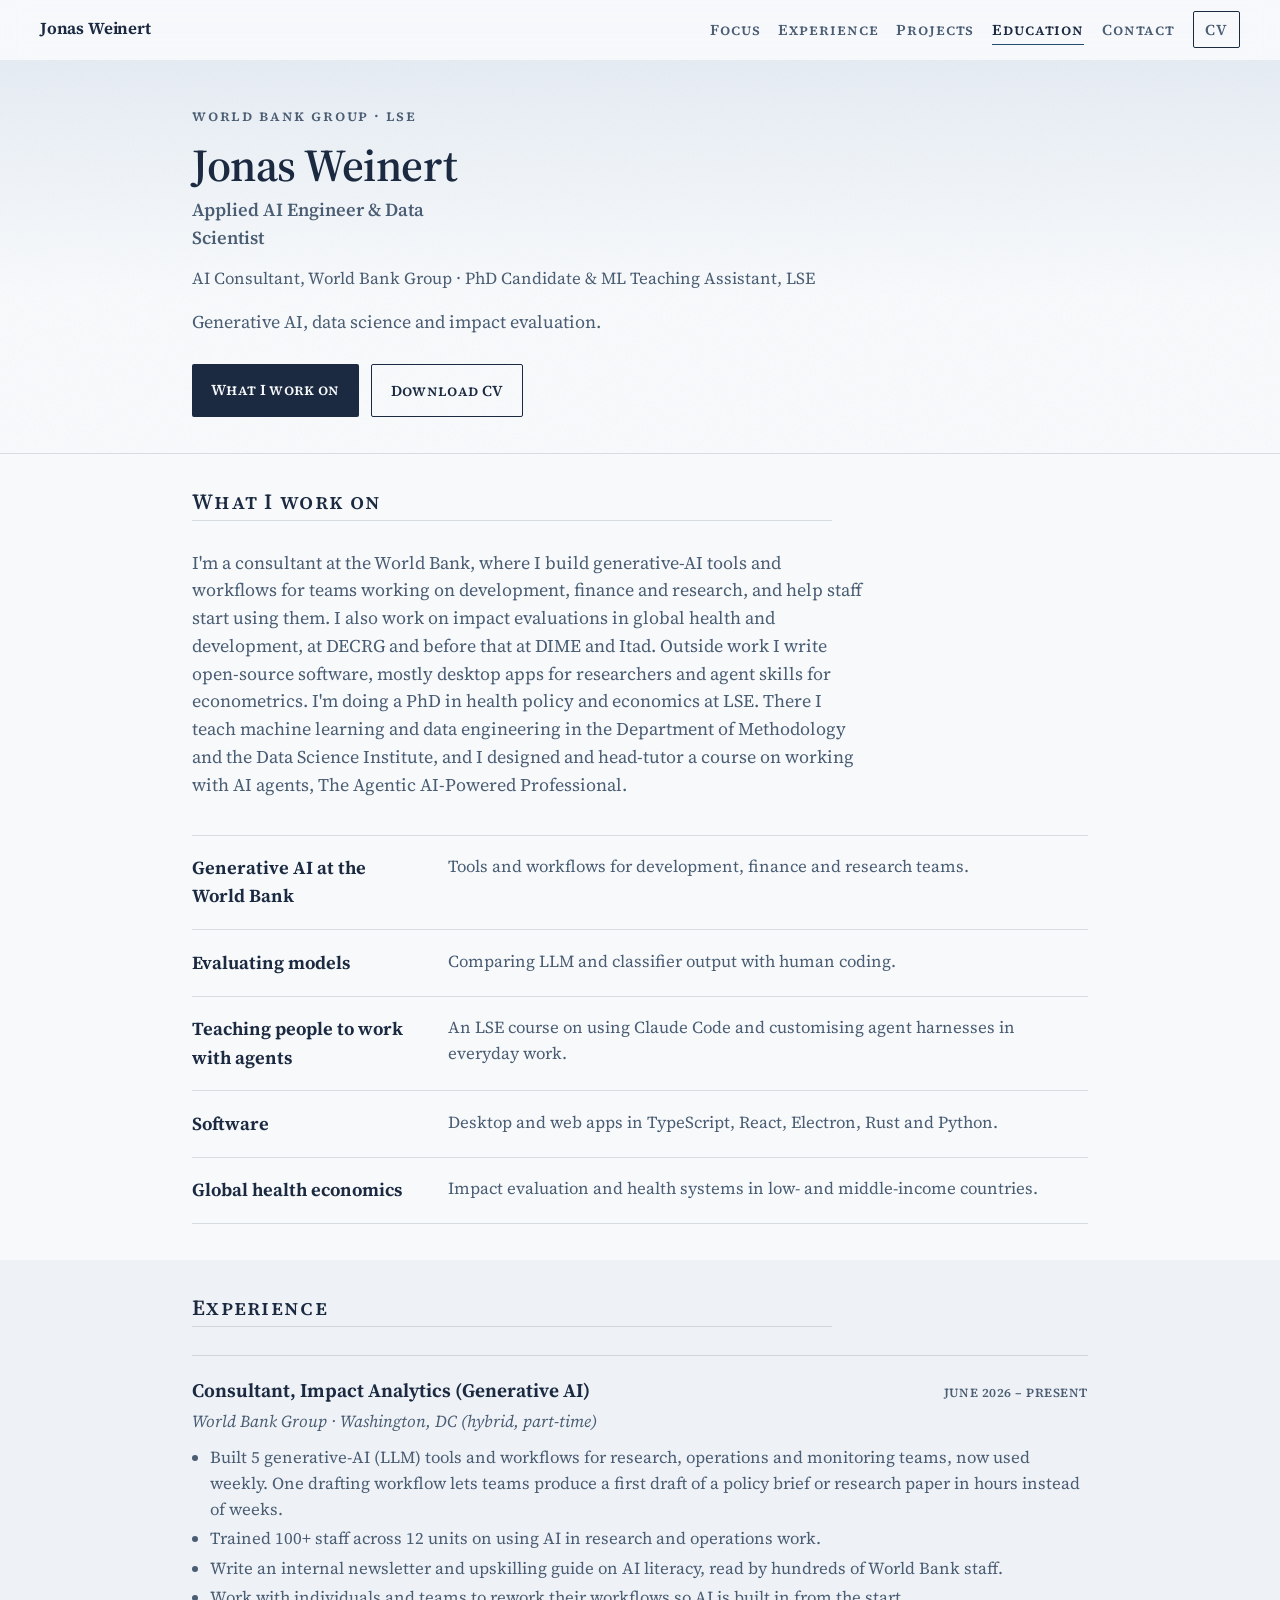
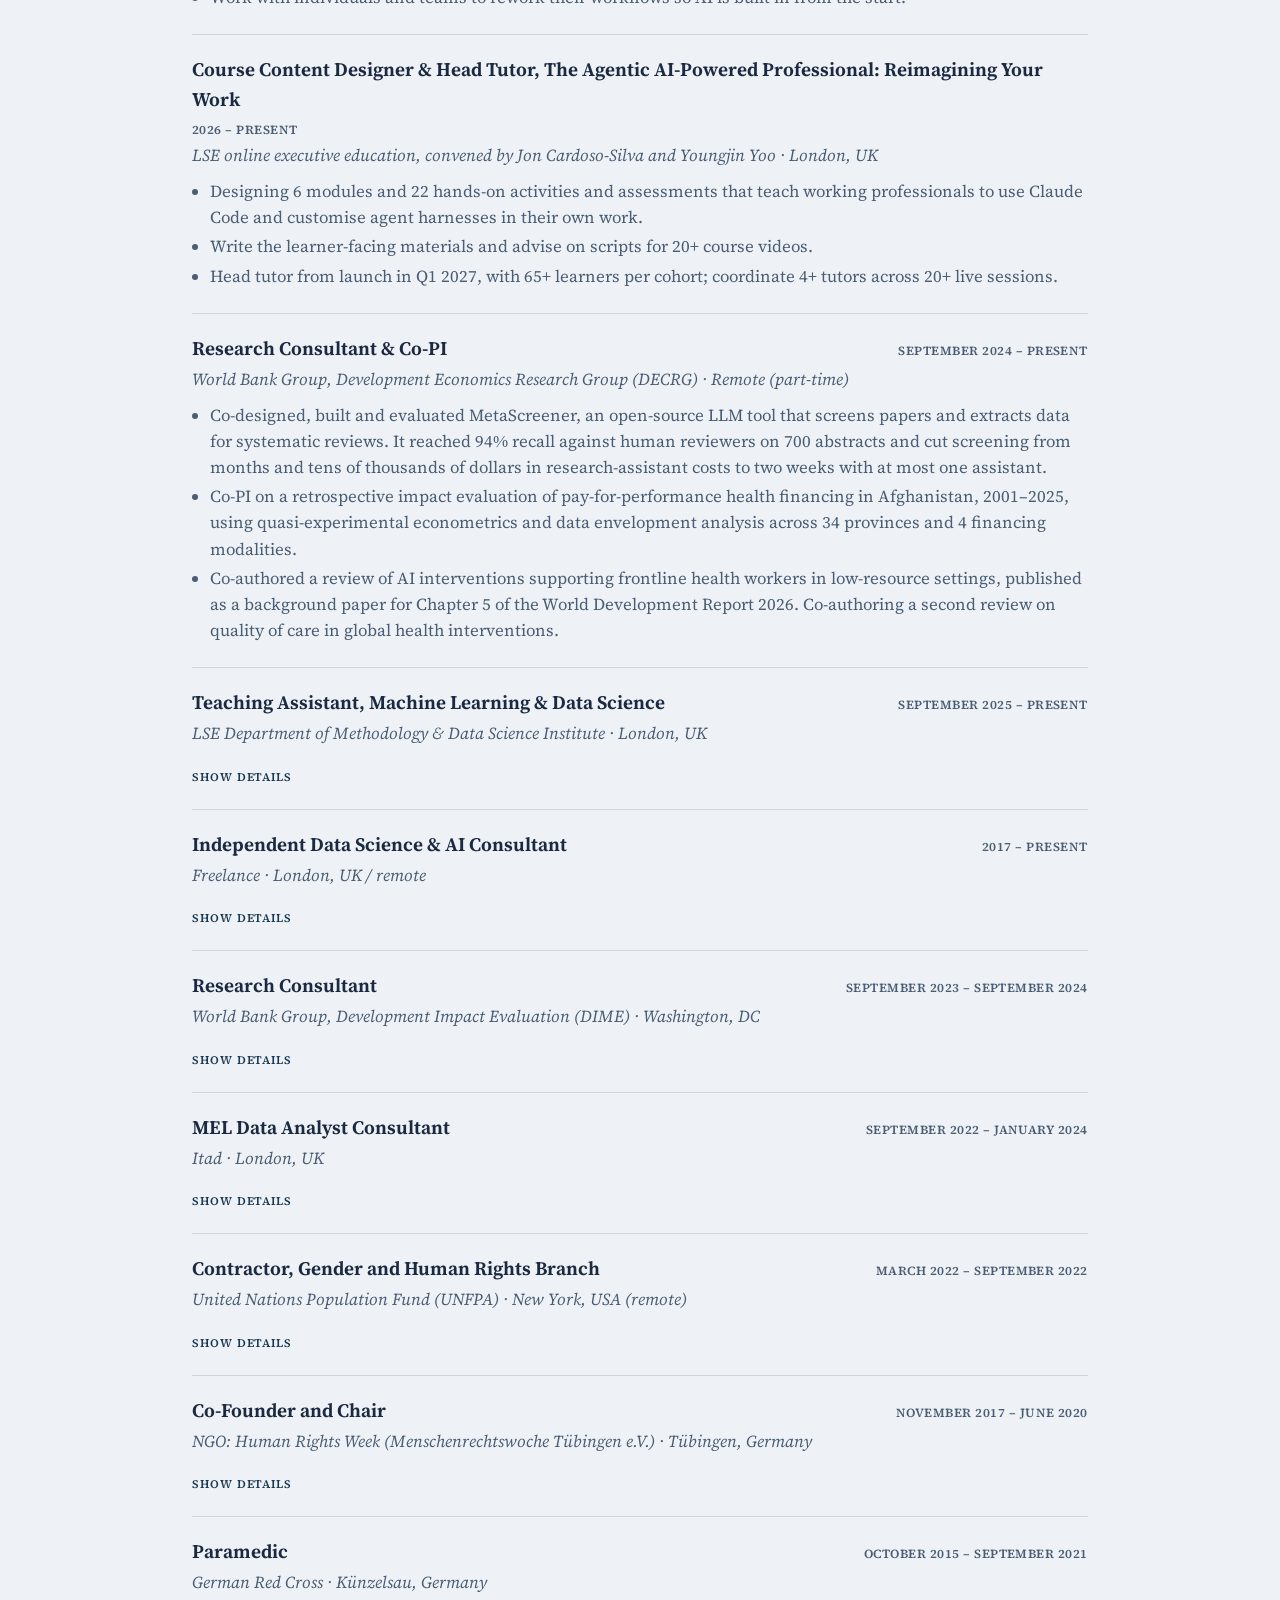
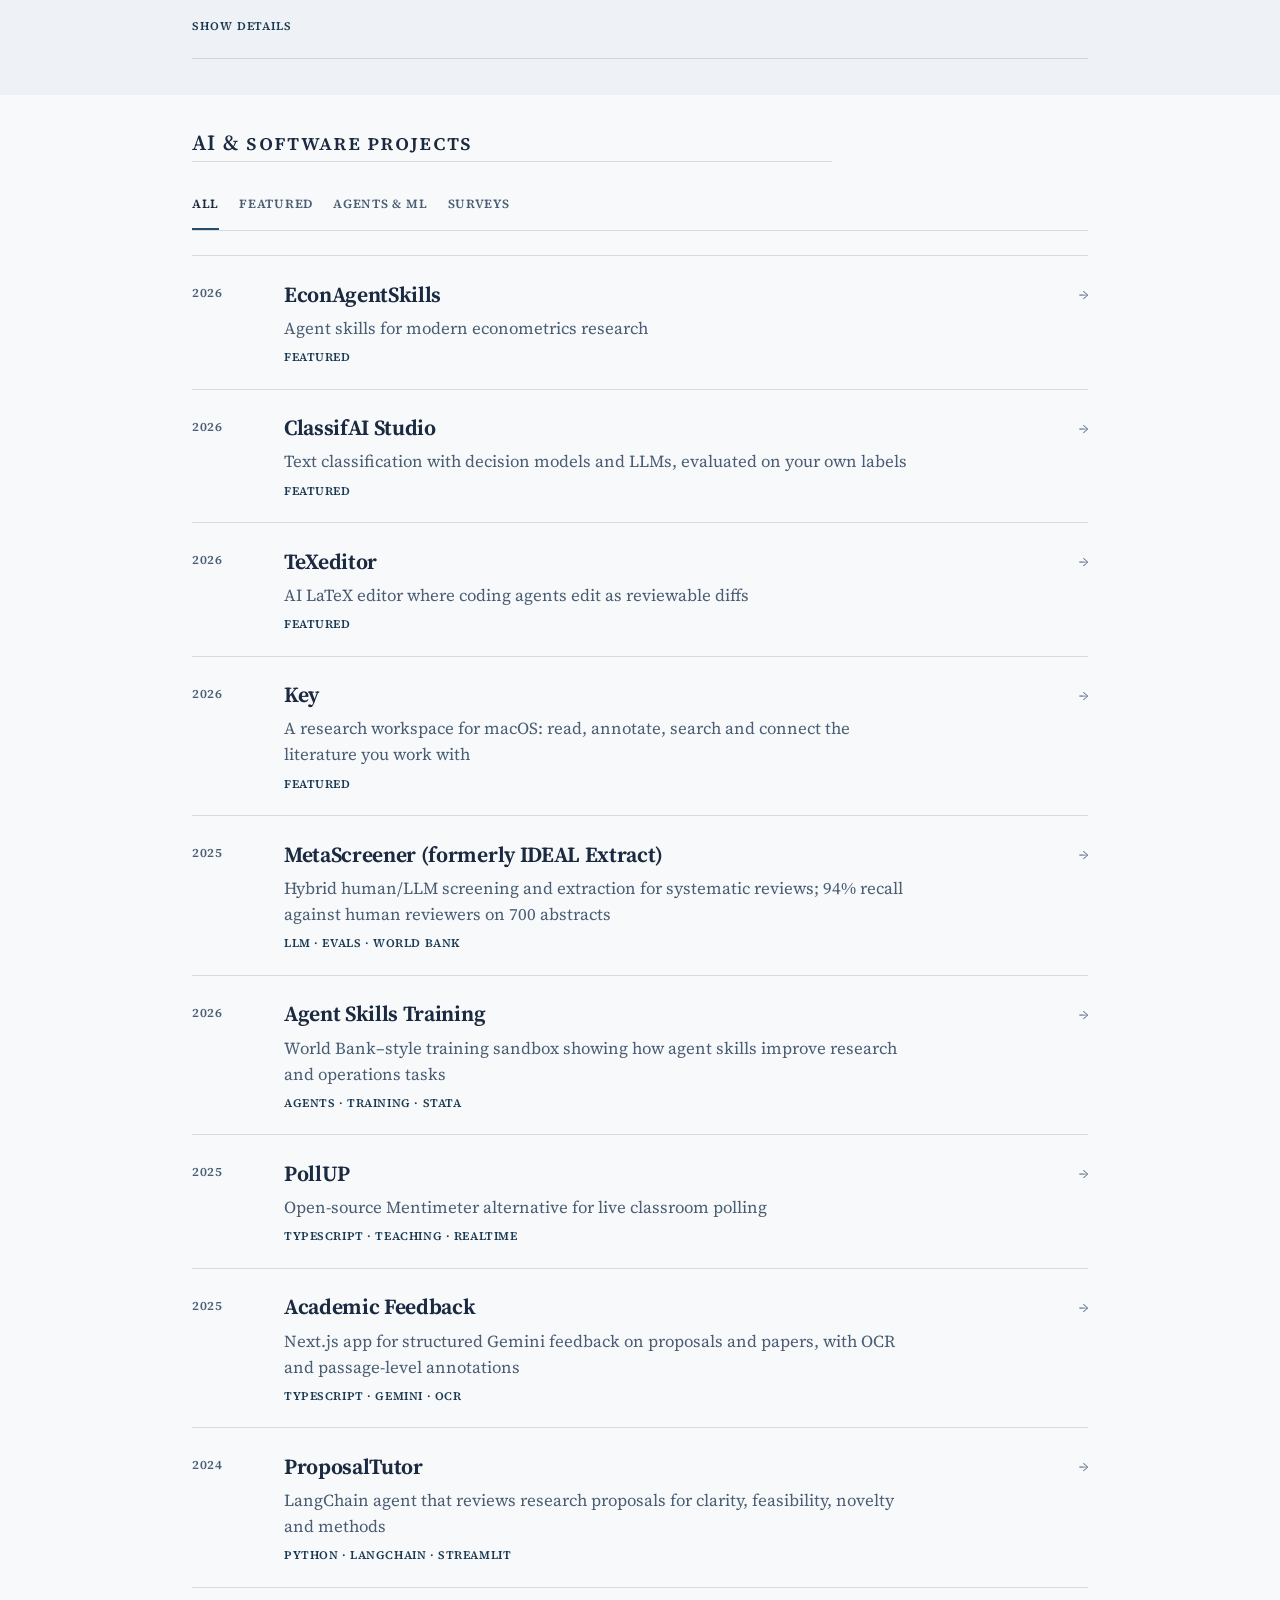
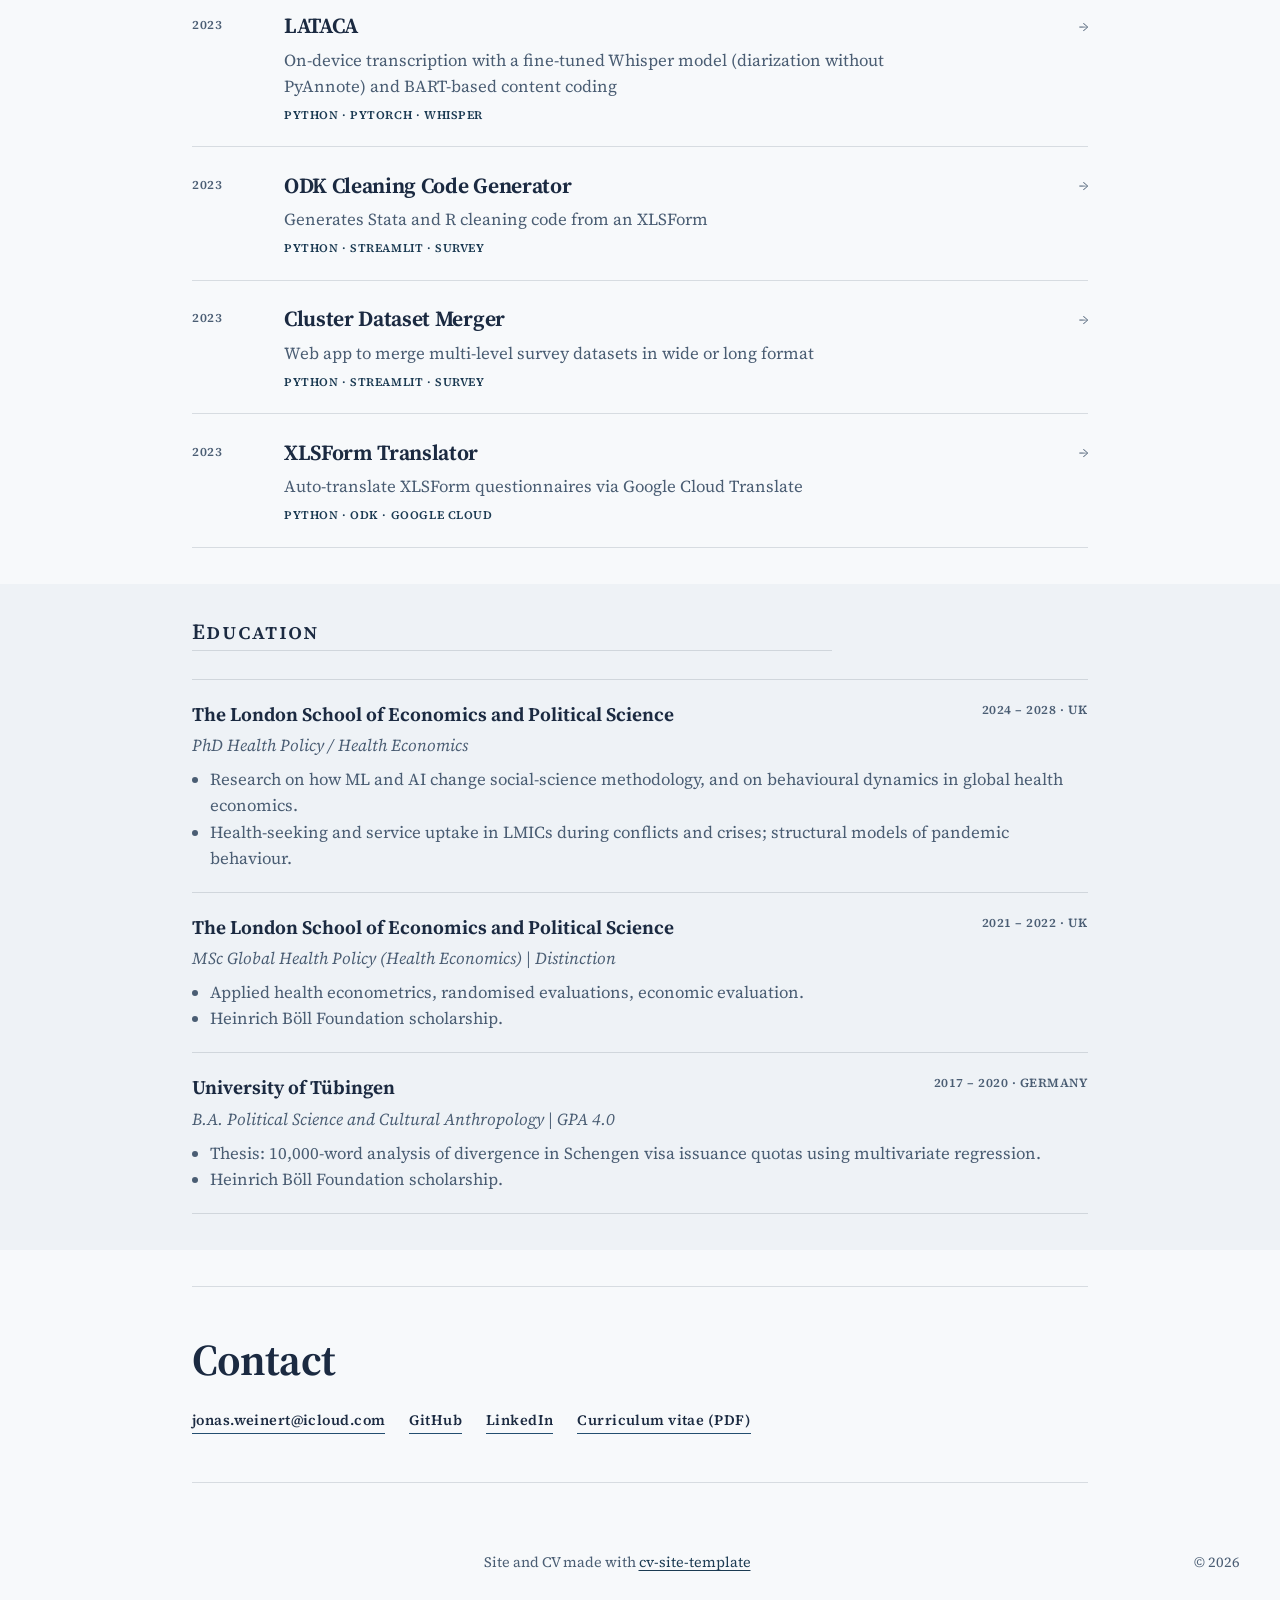
==== commit 8657f4f6: "Deploy site from JonasWeinert/jonasweinert JonasWeinert/jonasweinert@6530e10fd28bbf55daba2b69b8e9e2b" ====
--- a/index.html
+++ b/index.html
@@ -27,7 +27,7 @@
         } catch (e) {}
       })();
     </script>
-    <script type="module" crossorigin src="./assets/index-B_qfvCSe.js"></script>
+    <script type="module" crossorigin src="./assets/index-3p2BRHsM.js"></script>
     <link rel="stylesheet" crossorigin href="./assets/index-CEG1si9P.css">
   </head>
   <body>
@@ -128,6 +128,10 @@
 
     <footer class="site-footer">
       <p data-footer-note>Built from the same YAML that generates the CV.</p>
+      <p data-footer-credit>
+        Site and CV made with
+        <a href="https://github.com/JonasWeinert/cv-site-template" target="_blank" rel="noopener noreferrer">cv-site-template</a>
+      </p>
       <div class="theme-switch" data-theme-switch hidden>
         <label class="theme-switch-label" for="theme-select">Theme</label>
         <select id="theme-select" data-theme-select aria-label="Site theme"></select>
